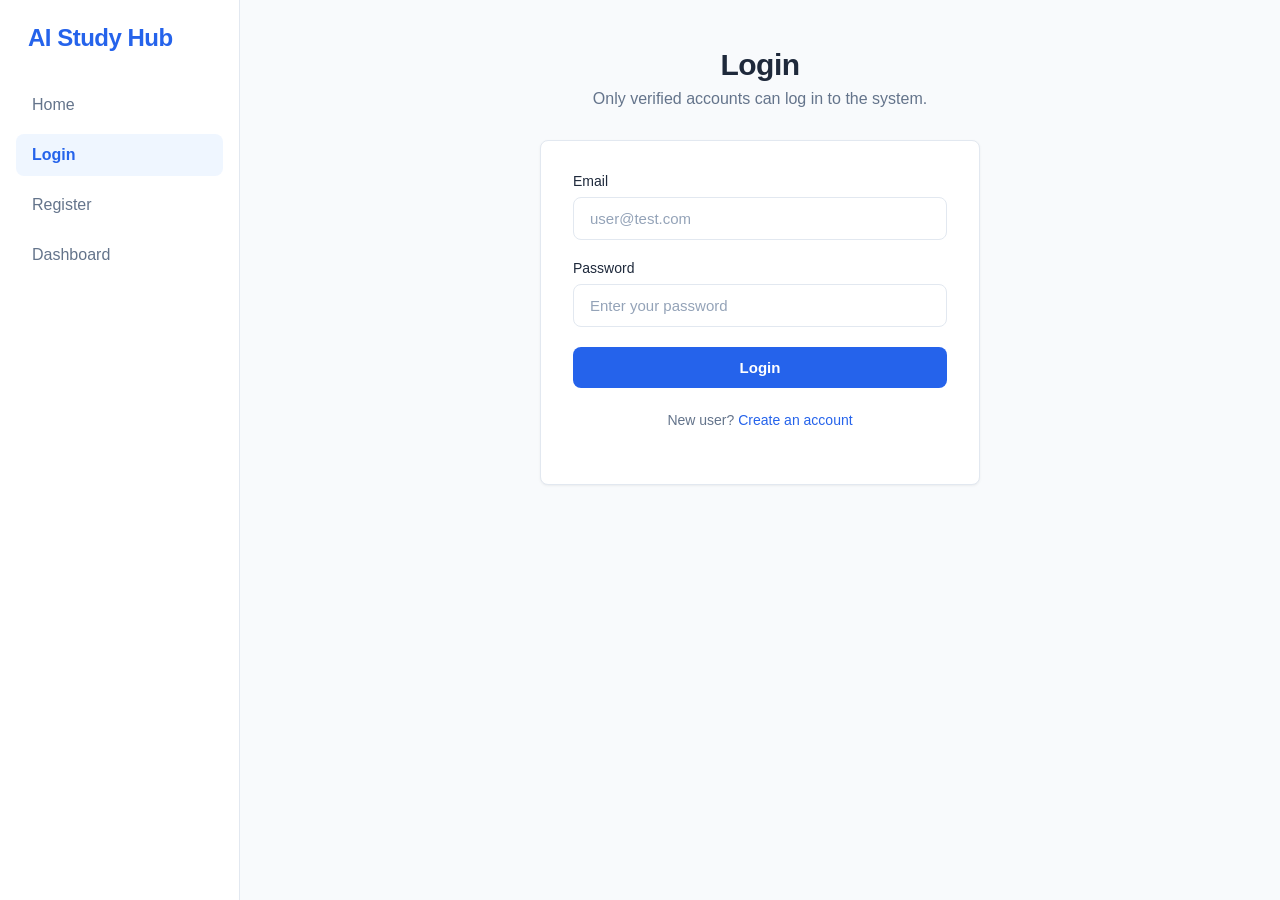
==== frontend/login.html @ 966ea55b "Create landing and login pages" ====
<!DOCTYPE html>
<html lang="en">

<head>
    <meta charset="UTF-8" />
    <meta name="viewport" content="width=device-width, initial-scale=1.0" />
    <title>Login - AI Study Hub</title>
    <link rel="stylesheet" href="css/style.css" />
</head>

<body>
    <div class="app-layout">
        <aside class="sidebar">
            <h2 class="logo">AI Study Hub</h2>
            <nav class="sidebar-nav">
                <a href="index.html" class="nav-link">Home</a>
                <a href="login.html" class="nav-link active">Login</a>
                <a href="register.html" class="nav-link">Register</a>
                <a href="dashboard.html" class="nav-link">Dashboard</a>
            </nav>
        </aside>

        <main class="main-content">
            <section class="page-header">
                <h1>Login</h1>
                <p>Only verified accounts can log in to the system.</p>
            </section>

            <section class="card form-card">
                <form id="loginForm">
                    <div class="form-group">
                        <label for="loginEmail">Email</label>
                        <input id="loginEmail" name="email" type="email" placeholder="user@test.com" required />
                    </div>

                    <div class="form-group">
                        <label for="loginPassword">Password</label>
                        <input id="loginPassword" name="password" type="password" placeholder="Enter your password"
                            required />
                    </div>

                    <button type="submit" class="btn btn-primary">Login</button>

                    <p class="helper-text">
                        New user? <a href="register.html">Create an account</a>
                    </p>

                    <p id="loginMessage" class="helper-text"></p>
                </form>
            </section>
        </main>
    </div>

    <script src="js/api.js"></script>
    <script src="js/auth.js"></script>
</body>

</html>
---- frontend/css/style.css ----
:root {
  --primary: #2563eb;
  --primary-hover: #1d4ed8;
  --background: #f8fafc;
  --text: #1e293b;
  --muted: #64748b;
  --white: #ffffff;
  --border: #e2e8f0;
  --success: #16a34a;
  --danger: #dc2626;
  --warning: #d97706;
}

* {
  box-sizing: border-box;
}

body {
  margin: 0;
  font-family: Inter, Arial, sans-serif;
  background-color: var(--background);
  color: var(--text);
  -webkit-font-smoothing: antialiased;
}

a {
  text-decoration: none;
  transition: color 0.2s ease;
}

.app-layout {
  display: flex;
  min-height: 100vh;
}

.sidebar {
  width: 240px;
  background: var(--white);
  border-right: 1px solid var(--border);
  padding: 24px 16px;
  display: flex;
  flex-direction: column;
}

.main-content {
  flex: 1;
  padding: 48px;
  display: flex;
  flex-direction: column;
}

.logo {
  margin: 0 0 32px 12px;
  color: var(--primary);
  font-size: 24px;
  font-weight: 700;
  letter-spacing: -0.5px;
}

.sidebar-nav {
  display: flex;
  flex-direction: column;
  gap: 8px;
}

.nav-link {
  color: var(--muted);
  padding: 12px 16px;
  border-radius: 8px;
  font-weight: 500;
  transition: all 0.2s ease;
}

.nav-link:hover {
  background: #f1f5f9;
  color: var(--text);
}

.nav-link.active {
  background: #eff6ff;
  color: var(--primary);
  font-weight: 600;
}

.page-header {
  margin-bottom: 32px;
  max-width: 720px;
  width: 100%;
  margin: 0 auto 32px auto;
}

.page-header h1 {
  margin: 0 0 8px;
  font-size: 30px;
  font-weight: 700;
  letter-spacing: -0.5px;
}

.page-header p {
  margin: 0;
  color: var(--muted);
  font-size: 16px;
}

.page-header:has(+ .form-card) {
  text-align: center;
}

.card {
  background: var(--white);
  border: 1px solid var(--border);
  border-radius: 8px;
  padding: 32px;
  max-width: 720px;
  width: 100%;
  margin: 0 auto;
  box-shadow:
    0 1px 3px 0 rgba(0, 0, 0, 0.05),
    0 1px 2px -1px rgba(0, 0, 0, 0.03);
}

.card h2 {
  text-align: center;
  margin-top: 0;
}

.form-card {
  max-width: 440px;
}

.form-card h2 {
  text-align: inherit;
}

.form-group {
  margin-bottom: 20px;
}

label {
  display: block;
  margin-bottom: 8px;
  font-weight: 500;
  font-size: 14px;
  color: var(--text);
}

input {
  width: 100%;
  padding: 12px 16px;
  border: 1px solid var(--border);
  border-radius: 8px;
  font-size: 15px;
  transition: all 0.2s ease;
  background-color: #fff;
  color: var(--text);
}

input::placeholder {
  color: #94a3b8;
}

input:focus {
  outline: none;
  border-color: var(--primary);
  box-shadow: 0 0 0 3px rgba(37, 99, 235, 0.1);
}

.btn {
  display: inline-flex;
  align-items: center;
  justify-content: center;
  width: 100%;
  border: none;
  border-radius: 8px;
  padding: 12px 16px;
  font-size: 15px;
  font-weight: 600;
  cursor: pointer;
  transition: all 0.2s ease;
}

.btn-primary {
  background-color: var(--primary);
  color: var(--white);
}

.btn-primary:hover {
  background-color: var(--primary-hover);
}

.btn-secondary {
  background-color: #eff6ff;
  color: var(--primary);
}

.btn-secondary:hover {
  background-color: #dbeafe;
}

.status-box {
  padding: 12px 16px;
  border-radius: 8px;
  font-weight: 500;
  font-size: 15px;
  display: flex;
  align-items: center;
  justify-content: center;
  max-width: 500px;
  margin: 0 auto;
  transition: all 0.2s ease;
}

.status-checking {
  background: #fffbeb;
  color: var(--warning);
  border: 1px solid #fef3c7;
}

.status-success {
  background: #ecfdf5;
  color: var(--success);
  border: 1px solid #d1fae5;
}

.status-error {
  background: #fef2f2;
  color: var(--danger);
  border: 1px solid #fee2e2;
}

.helper-text {
  color: var(--muted);
  font-size: 14px;
  text-align: center;
  margin-top: 24px;
}

.helper-text a {
  color: var(--primary);
  font-weight: 500;
}

.helper-text a:hover {
  text-decoration: underline;
}
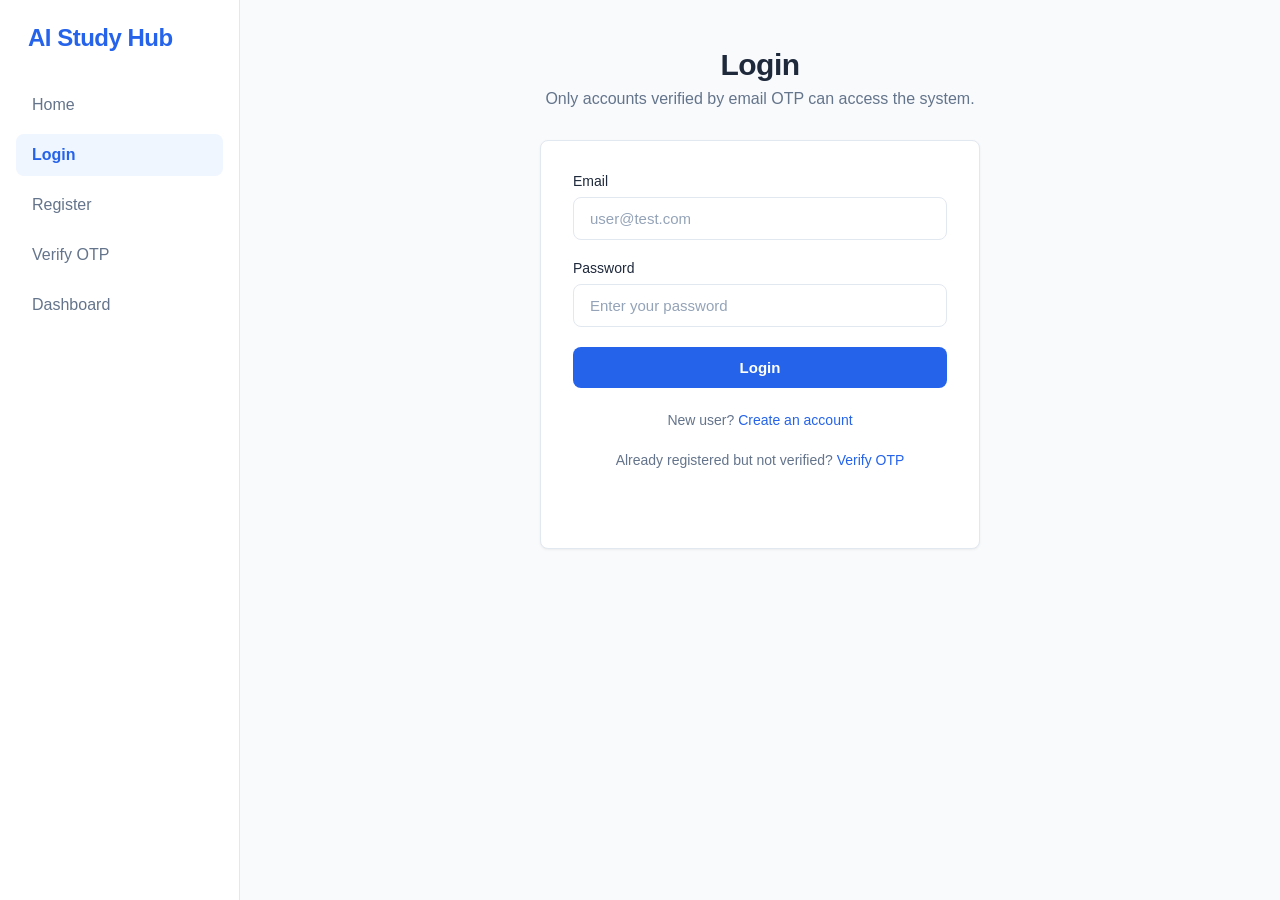
==== commit 8655f197: "Prepare login and dashboard pages for auth flow" ====
--- a/frontend/login.html
+++ b/frontend/login.html
@@ -4,7 +4,9 @@
 <head>
     <meta charset="UTF-8" />
     <meta name="viewport" content="width=device-width, initial-scale=1.0" />
+
     <title>Login - AI Study Hub</title>
+
     <link rel="stylesheet" href="css/style.css" />
 </head>
 
@@ -12,10 +14,12 @@
     <div class="app-layout">
         <aside class="sidebar">
             <h2 class="logo">AI Study Hub</h2>
+
             <nav class="sidebar-nav">
                 <a href="index.html" class="nav-link">Home</a>
                 <a href="login.html" class="nav-link active">Login</a>
                 <a href="register.html" class="nav-link">Register</a>
+                <a href="verify-otp.html" class="nav-link">Verify OTP</a>
                 <a href="dashboard.html" class="nav-link">Dashboard</a>
             </nav>
         </aside>
@@ -23,7 +27,7 @@
         <main class="main-content">
             <section class="page-header">
                 <h1>Login</h1>
-                <p>Only verified accounts can log in to the system.</p>
+                <p>Only accounts verified by email OTP can access the system.</p>
             </section>
 
             <section class="card form-card">
@@ -39,10 +43,17 @@
                             required />
                     </div>
 
-                    <button type="submit" class="btn btn-primary">Login</button>
+                    <button type="submit" class="btn btn-primary">
+                        Login
+                    </button>
 
                     <p class="helper-text">
                         New user? <a href="register.html">Create an account</a>
+                    </p>
+
+                    <p class="helper-text">
+                        Already registered but not verified?
+                        <a href="verify-otp.html">Verify OTP</a>
                     </p>
 
                     <p id="loginMessage" class="helper-text"></p>
--- a/frontend/css/style.css
+++ b/frontend/css/style.css
@@ -243,3 +243,110 @@
 .helper-text a:hover {
   text-decoration: underline;
 }
+
+/* Error & Success states */
+#registerMessage,
+#loginMessage {
+    min-height: 20px;
+    margin-top: 8px;
+}
+
+.helper-text.error {
+    color: var(--danger);
+}
+
+.helper-text.success {
+    color: var(--success);
+}
+
+/* Input error state */
+input.error {
+    border-color: var(--danger);
+    background-color: #fef2f2;
+}
+
+/* Input success state */
+input.success {
+    border-color: var(--success);
+    background-color: #f0fdf4;
+}
+
+/* Logout Button */
+.logout-container {
+    margin-top: 24px;
+    text-align: right;
+}
+
+.logout-btn {
+    width: auto;
+    padding: 10px 20px;
+    background: transparent;
+    border: 1px solid var(--border);
+    color: var(--danger);
+}
+
+.logout-btn:hover {
+    background: #fef2f2;
+}
+
+.logout-btn:disabled {
+    opacity: 0.5;
+    cursor: not-allowed;
+}
+
+/* Responsive Stats Grid */
+@media (max-width: 768px) {
+    .stats-grid {
+        grid-template-columns: 1fr;
+    }
+}
+
+/* ===== STATS GRID ===== */
+.stats-grid {
+    display: grid;
+    grid-template-columns: repeat(3, 1fr);
+    gap: 16px;
+    margin-top: 20px;
+}
+
+.stat-card {
+    background: var(--background);
+    border: 1px solid var(--border);
+    border-radius: 8px;
+    padding: 20px;
+    text-align: center;
+}
+
+.stat-label {
+    font-size: 13px;
+    color: var(--muted);
+    margin-bottom: 8px;
+}
+
+.stat-value {
+    font-size: 26px;
+    font-weight: 700;
+    color: var(--primary);
+}
+
+/* ===== COMING SOON ===== */
+.coming-soon {
+    text-align: center;
+    margin-top: 16px;
+}
+
+.coming-soon-icon {
+    font-size: 36px;
+    margin-bottom: 12px;
+}
+
+.coming-soon-title {
+    font-weight: 600;
+    color: var(--text);
+    margin-bottom: 6px;
+}
+
+.coming-soon-desc {
+    font-size: 14px;
+    color: var(--muted);
+}
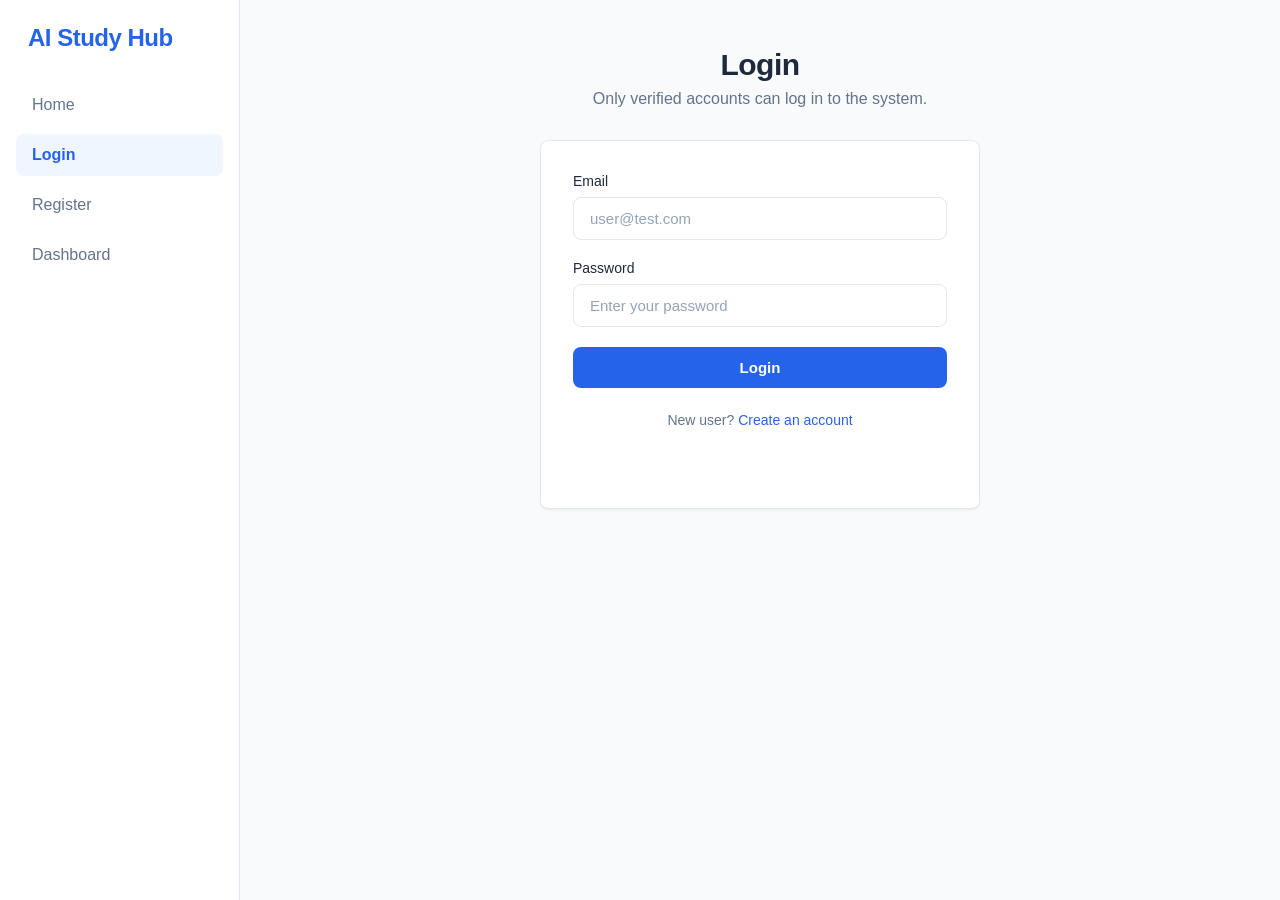
==== commit ad7eebb5: "Merge 50f98da7e5975f272a24c7e3d89274c277127c87 into 9716d52030fa6e0561d5ff753ecf3406f205f58c" ====
--- a/frontend/login.html
+++ b/frontend/login.html
@@ -4,9 +4,7 @@
 <head>
     <meta charset="UTF-8" />
     <meta name="viewport" content="width=device-width, initial-scale=1.0" />
-
     <title>Login - AI Study Hub</title>
-
     <link rel="stylesheet" href="css/style.css" />
 </head>
 
@@ -14,12 +12,10 @@
     <div class="app-layout">
         <aside class="sidebar">
             <h2 class="logo">AI Study Hub</h2>
-
             <nav class="sidebar-nav">
                 <a href="index.html" class="nav-link">Home</a>
                 <a href="login.html" class="nav-link active">Login</a>
                 <a href="register.html" class="nav-link">Register</a>
-                <a href="verify-otp.html" class="nav-link">Verify OTP</a>
                 <a href="dashboard.html" class="nav-link">Dashboard</a>
             </nav>
         </aside>
@@ -27,7 +23,7 @@
         <main class="main-content">
             <section class="page-header">
                 <h1>Login</h1>
-                <p>Only accounts verified by email OTP can access the system.</p>
+                <p>Only verified accounts can log in to the system.</p>
             </section>
 
             <section class="card form-card">
@@ -43,17 +39,10 @@
                             required />
                     </div>
 
-                    <button type="submit" class="btn btn-primary">
-                        Login
-                    </button>
+                    <button type="submit" class="btn btn-primary">Login</button>
 
                     <p class="helper-text">
                         New user? <a href="register.html">Create an account</a>
-                    </p>
-
-                    <p class="helper-text">
-                        Already registered but not verified?
-                        <a href="verify-otp.html">Verify OTP</a>
                     </p>
 
                     <p id="loginMessage" class="helper-text"></p>
